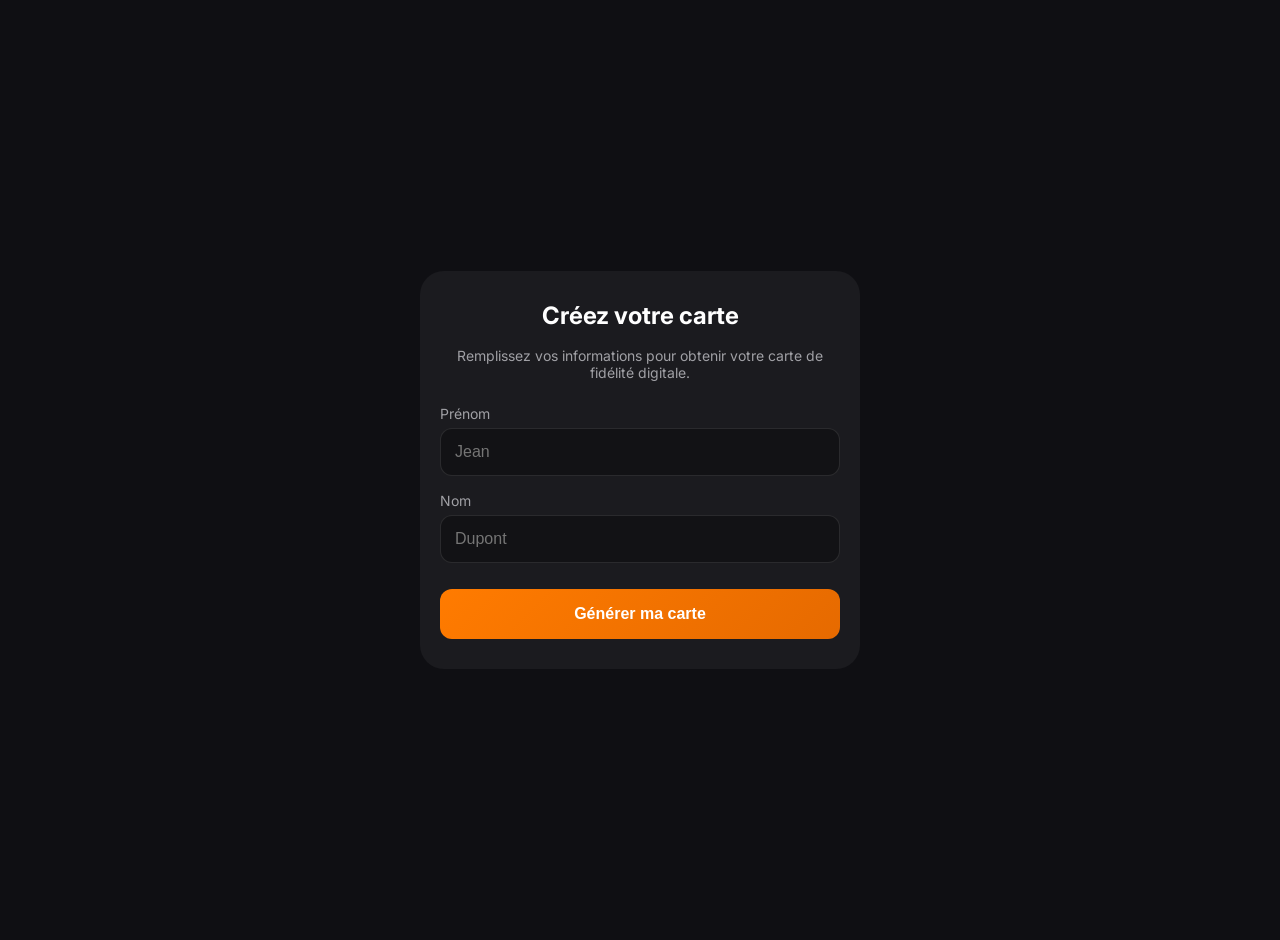
==== public/index.html @ 72c67a15 "Rename to index.html for Vercel" ====
<!DOCTYPE html>
<html lang="fr">
<head>
    <meta charset="UTF-8">
    <meta name="viewport" content="width=device-width, initial-scale=1.0">
    <title>Votre Carte de Fidélité</title>
    <link href="https://fonts.googleapis.com/css2?family=Inter:wght@400;600;800&display=swap" rel="stylesheet">
    <style>
        :root {
            --primary: #FF7B00;
            --bg-color: #0F0F13;
            --surface: rgba(255, 255, 255, 0.05);
            --text-main: #FFFFFF;
        }
        body {
            font-family: 'Inter', sans-serif;
            background-color: var(--bg-color);
            color: var(--text-main);
            margin: 0; padding: 20px;
            display: flex; flex-direction: column; align-items: center; justify-content: center;
            min-height: 100vh;
        }
        .container {
            width: 100%; max-width: 400px;
            background: var(--surface);
            padding: 30px 20px; border-radius: 24px;
            text-align: center;
        }
        h1 { margin-top: 0; font-size: 24px; }
        .input-group { margin-bottom: 16px; text-align: left; }
        label { display: block; font-size: 14px; margin-bottom: 6px; color: #A0A0A5; }
        input {
            width: 100%; padding: 14px; border-radius: 12px;
            border: 1px solid rgba(255,255,255,0.1);
            background: rgba(0,0,0,0.3); color: white;
            box-sizing: border-box; font-size: 16px;
        }
        button {
            width: 100%; padding: 16px;
            background: linear-gradient(135deg, var(--primary), #E66A00);
            color: white; border: none; border-radius: 12px;
            font-size: 16px; font-weight: bold; cursor: pointer;
            margin-top: 10px;
        }
        .gpay-btn {
            background: black; color: white;
            border: 1px solid #333; display: flex; align-items: center; justify-content: center; gap: 10px;
        }
        .hidden { display: none; }
    </style>
</head>
<body>
    <div class="container">
        <h1>Créez votre carte</h1>
        <p style="color: #A0A0A5; font-size: 14px; margin-bottom: 24px;">Remplissez vos informations pour obtenir votre carte de fidélité digitale.</p>
        
        <form id="signup-form">
            <div class="input-group">
                <label>Prénom</label>
                <input type="text" id="first-name" required placeholder="Jean">
            </div>
            <div class="input-group">
                <label>Nom</label>
                <input type="text" id="last-name" required placeholder="Dupont">
            </div>
            <button type="submit" id="submit-btn">Générer ma carte</button>
        </form>

        <div id="success-area" class="hidden" style="margin-top: 20px;">
            <a id="wallet-link" href="#" target="_blank" style="text-decoration: none;">
                <button class="gpay-btn">
                    <img src="https://upload.wikimedia.org/wikipedia/commons/thumb/c/c5/Google_Wallet_logo_%282022%29.svg/512px-Google_Wallet_logo_%282022%29.svg.png" width="24" alt="Wallet">
                    Ajouter à Google Wallet
                </button>
            </a>
            <p style="font-size: 12px; color: #A0A0A5; margin-top: 15px;">Cliquez sur le bouton ci-dessus pour enregistrer votre carte.</p>
        </div>
    </div>

    <script src="signup.js"></script>
</body>
</html>
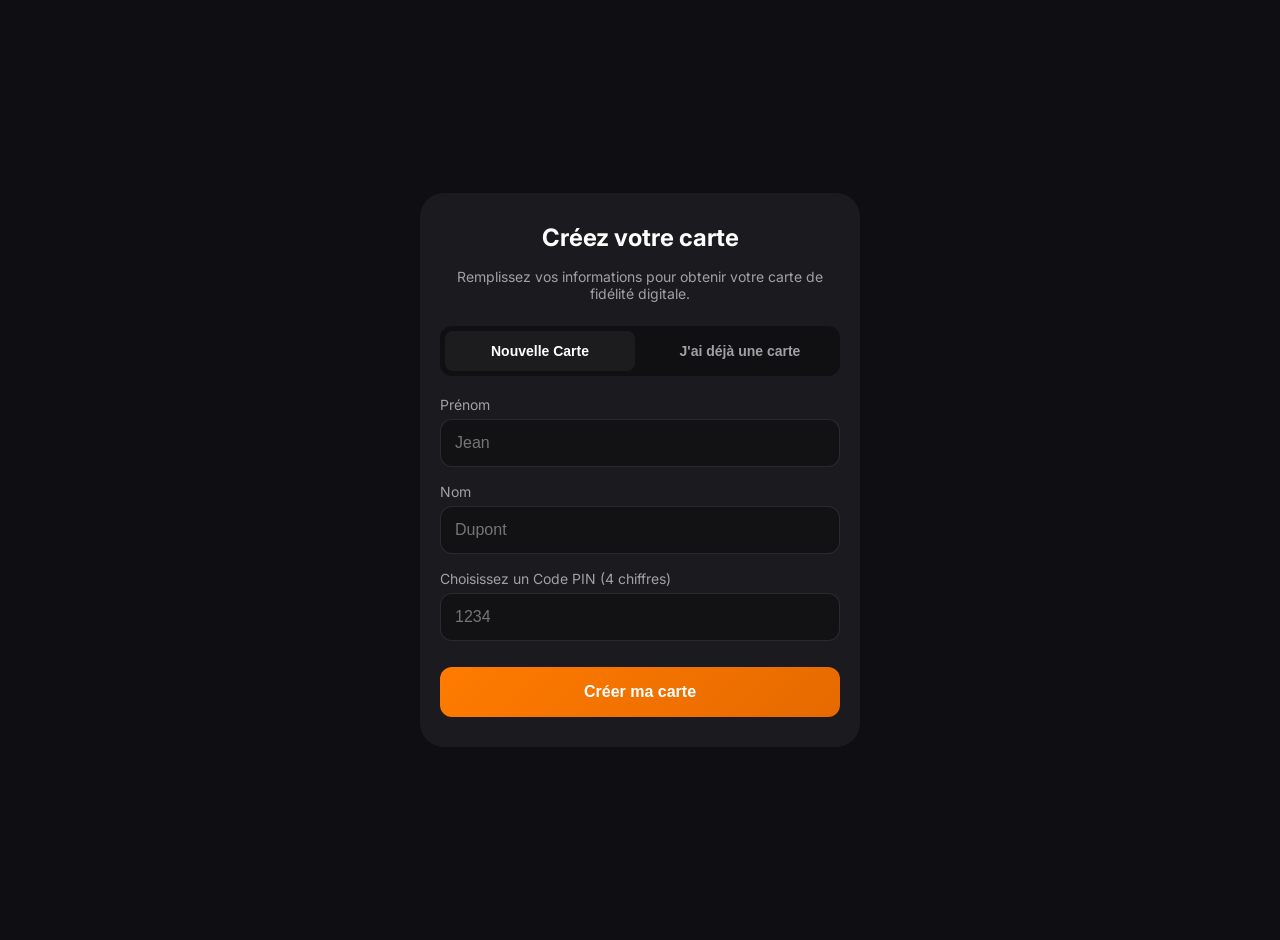
==== commit b47918c8: "Add PIN code authentication" ====
--- a/public/index.html
+++ b/public/index.html
@@ -42,6 +42,9 @@
             font-size: 16px; font-weight: bold; cursor: pointer;
             margin-top: 10px;
         }
+        .tabs { display: flex; gap: 10px; margin-bottom: 20px; background: rgba(0,0,0,0.4); padding: 5px; border-radius: 12px; }
+        .tab { flex: 1; padding: 12px; border: none; background: transparent; color: #A0A0A5; border-radius: 8px; cursor: pointer; font-size: 14px; font-weight: bold; transition: 0.2s; margin-top: 0;}
+        .tab.active { background: var(--surface); color: white; }
         .gpay-btn {
             background: black; color: white;
             border: 1px solid #333; display: flex; align-items: center; justify-content: center; gap: 10px;
@@ -54,6 +57,11 @@
         <h1>Créez votre carte</h1>
         <p style="color: #A0A0A5; font-size: 14px; margin-bottom: 24px;">Remplissez vos informations pour obtenir votre carte de fidélité digitale.</p>
         
+        <div class="tabs">
+            <button id="tab-signup" class="tab active" onclick="switchTab('signup')">Nouvelle Carte</button>
+            <button id="tab-login" class="tab" onclick="switchTab('login')">J'ai déjà une carte</button>
+        </div>
+
         <form id="signup-form">
             <div class="input-group">
                 <label>Prénom</label>
@@ -63,6 +71,11 @@
                 <label>Nom</label>
                 <input type="text" id="last-name" required placeholder="Dupont">
             </div>
+            <div class="input-group">
+                <label id="pin-label">Choisissez un Code PIN (4 chiffres)</label>
+                <input type="text" id="pin-code" required placeholder="1234" pattern="\d{4}" maxlength="4" inputmode="numeric">
+            </div>
+            <div id="error-message" style="color: #FF5252; font-size: 14px; margin-bottom: 10px; display: none;"></div>
             <button type="submit" id="submit-btn">Générer ma carte</button>
         </form>
 
